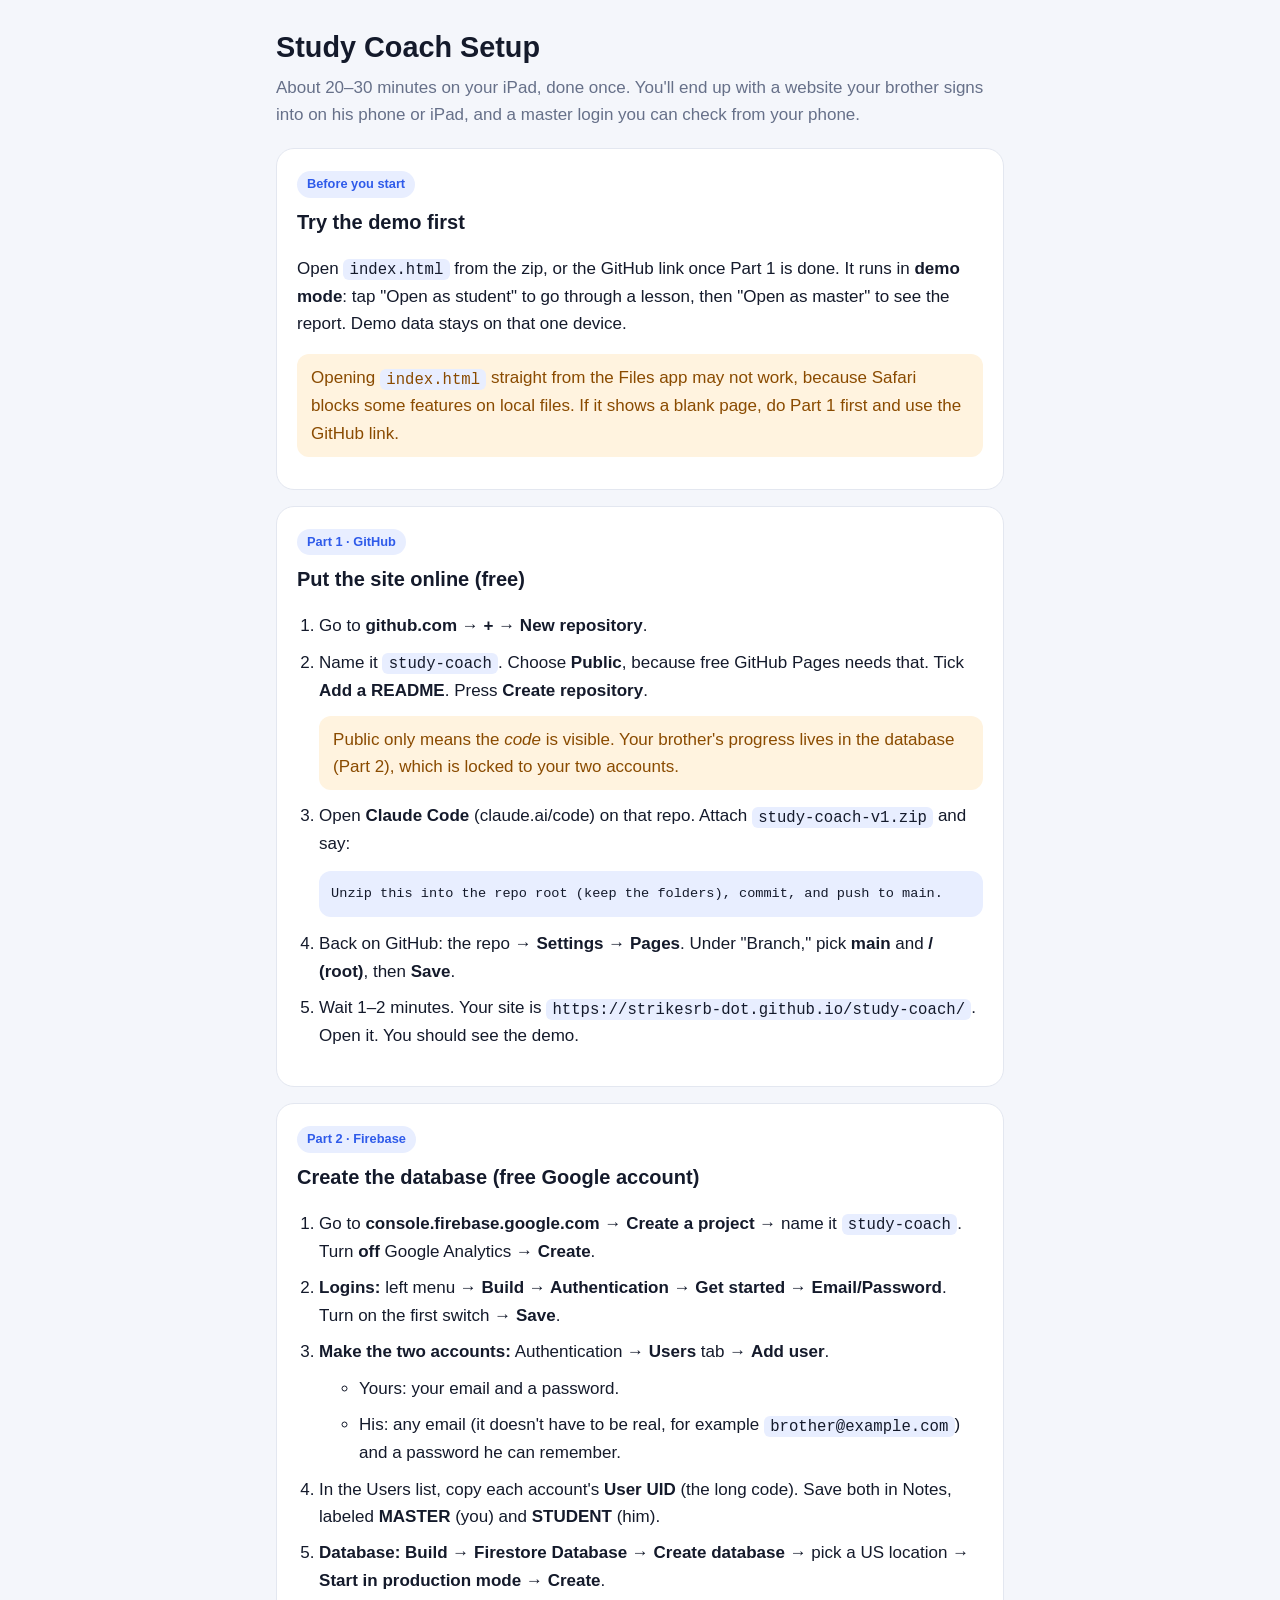
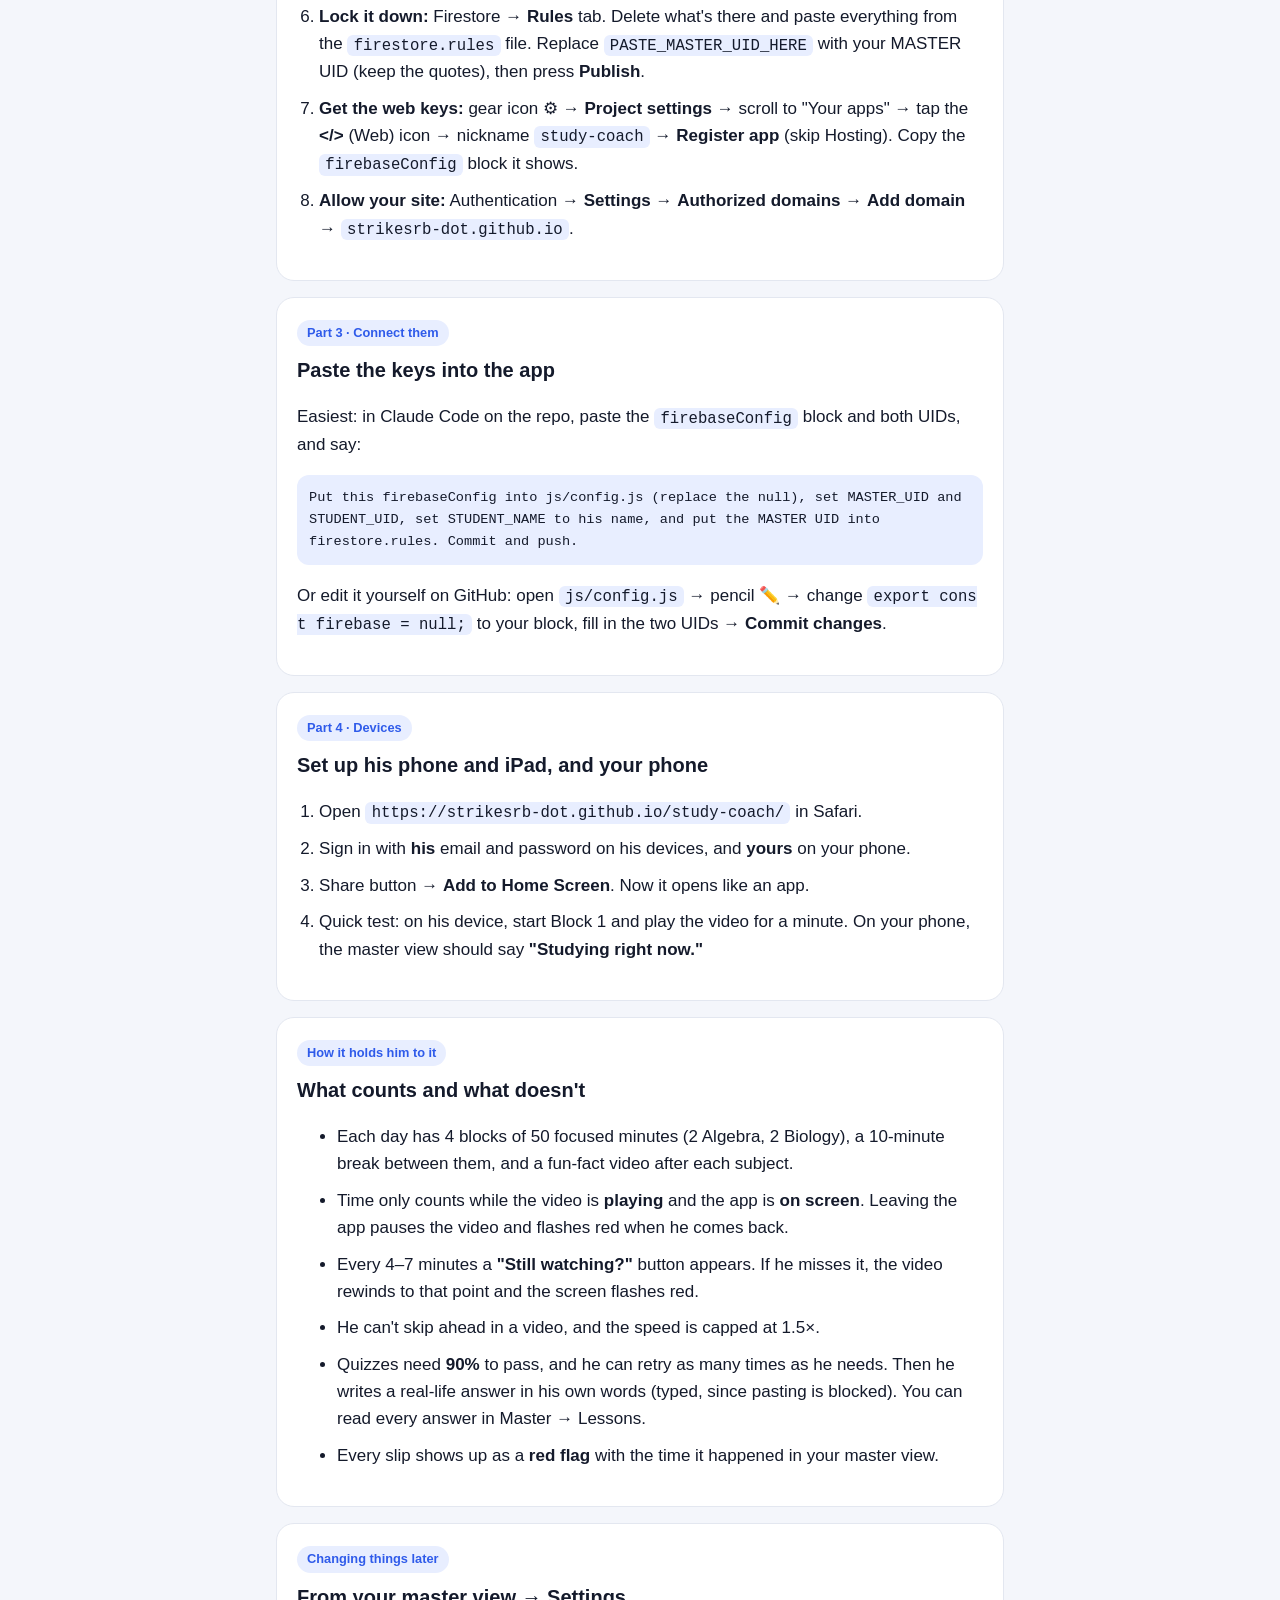
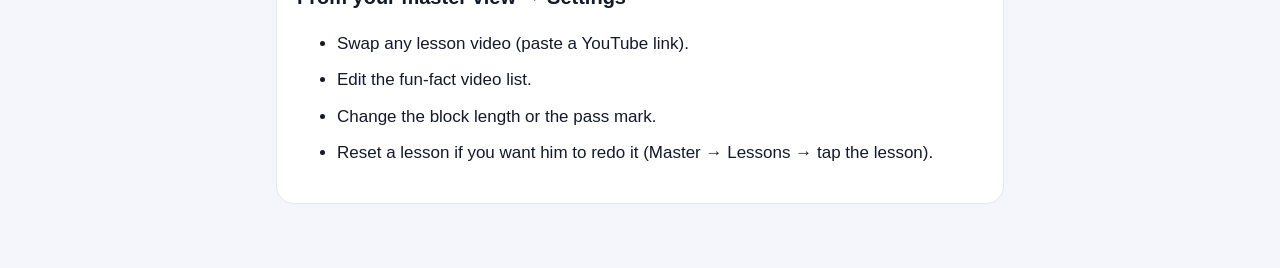
==== SETUP.html @ 9220b16e "Study Coach v1: weekend Algebra 1 + Biology study app Student flow (Watch, Learn, Quiz at 90%, Real-" ====
<!doctype html>
<html lang="en">
<head>
<meta charset="utf-8">
<meta name="viewport" content="width=device-width, initial-scale=1">
<title>Study Coach Setup</title>
<style>
  :root { --bg:#f4f6fb; --card:#fff; --ink:#141a2b; --muted:#667089; --line:#e3e7f0; --acc:#2f5bea; --soft:#e8eeff; --warn:#fff3df; --warnInk:#8a4b00; }
  @media (prefers-color-scheme: dark) { :root { --bg:#0e1220; --card:#171c2e; --ink:#eef1f8; --muted:#9aa3ba; --line:#283049; --soft:#1c2650; --warn:#3a2a10; --warnInk:#ffcf8a; } }
  * { box-sizing: border-box; }
  body { margin:0; background:var(--bg); color:var(--ink); font:17px/1.6 -apple-system, BlinkMacSystemFont, "Segoe UI", Roboto, sans-serif; }
  main { max-width: 760px; margin: 0 auto; padding: 24px 16px 60px; }
  h1 { font-size: 1.8rem; margin: 0 0 4px; } h2 { margin: 0 0 10px; font-size: 1.25rem; }
  .sub { color: var(--muted); margin-bottom: 20px; }
  .part { background: var(--card); border: 1px solid var(--line); border-radius: 18px; padding: 20px; margin: 16px 0; }
  .tag { display:inline-block; background:var(--soft); color:var(--acc); font-weight:700; font-size:.8rem; padding:3px 10px; border-radius:999px; margin-bottom:8px; }
  ol { padding-left: 1.3em; } li { margin: .55em 0; }
  code, .k { background: var(--soft); padding: .1em .4em; border-radius: 6px; font-size: .92em; word-break: break-all; }
  .note { background: var(--warn); color: var(--warnInk); border-radius: 12px; padding: 10px 14px; margin: 12px 0; }
  pre { background: var(--soft); padding: 12px; border-radius: 12px; overflow-x: auto; font-size: .85rem; white-space: pre-wrap; }
  b { font-weight: 700; }
</style>
</head>
<body><main>
<h1>Study Coach Setup</h1>
<div class="sub">About 20–30 minutes on your iPad, done once. You'll end up with a website your brother signs into on his phone or iPad, and a master login you can check from your phone.</div>

<div class="part">
  <span class="tag">Before you start</span>
  <h2>Try the demo first</h2>
  <p>Open <code>index.html</code> from the zip, or the GitHub link once Part 1 is done. It runs in <b>demo mode</b>: tap "Open as student" to go through a lesson, then "Open as master" to see the report. Demo data stays on that one device.</p>
  <p class="note">Opening <code>index.html</code> straight from the Files app may not work, because Safari blocks some features on local files. If it shows a blank page, do Part 1 first and use the GitHub link.</p>
</div>

<div class="part">
  <span class="tag">Part 1 · GitHub</span>
  <h2>Put the site online (free)</h2>
  <ol>
    <li>Go to <b>github.com</b> → <b>+</b> → <b>New repository</b>.</li>
    <li>Name it <code>study-coach</code>. Choose <b>Public</b>, because free GitHub Pages needs that. Tick <b>Add a README</b>. Press <b>Create repository</b>.
      <div class="note">Public only means the <i>code</i> is visible. Your brother's progress lives in the database (Part 2), which is locked to your two accounts.</div></li>
    <li>Open <b>Claude Code</b> (claude.ai/code) on that repo. Attach <code>study-coach-v1.zip</code> and say:
      <pre>Unzip this into the repo root (keep the folders), commit, and push to main.</pre></li>
    <li>Back on GitHub: the repo → <b>Settings</b> → <b>Pages</b>. Under "Branch," pick <b>main</b> and <b>/ (root)</b>, then <b>Save</b>.</li>
    <li>Wait 1–2 minutes. Your site is <code>https://strikesrb-dot.github.io/study-coach/</code>. Open it. You should see the demo.</li>
  </ol>
</div>

<div class="part">
  <span class="tag">Part 2 · Firebase</span>
  <h2>Create the database (free Google account)</h2>
  <ol>
    <li>Go to <b>console.firebase.google.com</b> → <b>Create a project</b> → name it <code>study-coach</code>. Turn <b>off</b> Google Analytics → <b>Create</b>.</li>
    <li><b>Logins:</b> left menu → <b>Build → Authentication</b> → <b>Get started</b> → <b>Email/Password</b>. Turn on the first switch → <b>Save</b>.</li>
    <li><b>Make the two accounts:</b> Authentication → <b>Users</b> tab → <b>Add user</b>.
      <ul><li>Yours: your email and a password.</li>
      <li>His: any email (it doesn't have to be real, for example <code>brother@example.com</code>) and a password he can remember.</li></ul></li>
    <li>In the Users list, copy each account's <b>User UID</b> (the long code). Save both in Notes, labeled <b>MASTER</b> (you) and <b>STUDENT</b> (him).</li>
    <li><b>Database:</b> <b>Build → Firestore Database</b> → <b>Create database</b> → pick a US location → <b>Start in production mode</b> → <b>Create</b>.</li>
    <li><b>Lock it down:</b> Firestore → <b>Rules</b> tab. Delete what's there and paste everything from the <code>firestore.rules</code> file. Replace <code>PASTE_MASTER_UID_HERE</code> with your MASTER UID (keep the quotes), then press <b>Publish</b>.</li>
    <li><b>Get the web keys:</b> gear icon ⚙ → <b>Project settings</b> → scroll to "Your apps" → tap the <b>&lt;/&gt;</b> (Web) icon → nickname <code>study-coach</code> → <b>Register app</b> (skip Hosting). Copy the <code>firebaseConfig</code> block it shows.</li>
    <li><b>Allow your site:</b> Authentication → <b>Settings</b> → <b>Authorized domains</b> → <b>Add domain</b> → <code>strikesrb-dot.github.io</code>.</li>
  </ol>
</div>

<div class="part">
  <span class="tag">Part 3 · Connect them</span>
  <h2>Paste the keys into the app</h2>
  <p>Easiest: in Claude Code on the repo, paste the <code>firebaseConfig</code> block and both UIDs, and say:</p>
  <pre>Put this firebaseConfig into js/config.js (replace the null), set MASTER_UID and STUDENT_UID, set STUDENT_NAME to his name, and put the MASTER UID into firestore.rules. Commit and push.</pre>
  <p>Or edit it yourself on GitHub: open <code>js/config.js</code> → pencil ✏️ → change <code>export const firebase = null;</code> to your block, fill in the two UIDs → <b>Commit changes</b>.</p>
</div>

<div class="part">
  <span class="tag">Part 4 · Devices</span>
  <h2>Set up his phone and iPad, and your phone</h2>
  <ol>
    <li>Open <code>https://strikesrb-dot.github.io/study-coach/</code> in Safari.</li>
    <li>Sign in with <b>his</b> email and password on his devices, and <b>yours</b> on your phone.</li>
    <li>Share button → <b>Add to Home Screen</b>. Now it opens like an app.</li>
    <li>Quick test: on his device, start Block 1 and play the video for a minute. On your phone, the master view should say <b>"Studying right now."</b></li>
  </ol>
</div>

<div class="part">
  <span class="tag">How it holds him to it</span>
  <h2>What counts and what doesn't</h2>
  <ul>
    <li>Each day has 4 blocks of 50 focused minutes (2 Algebra, 2 Biology), a 10-minute break between them, and a fun-fact video after each subject.</li>
    <li>Time only counts while the video is <b>playing</b> and the app is <b>on screen</b>. Leaving the app pauses the video and flashes red when he comes back.</li>
    <li>Every 4–7 minutes a <b>"Still watching?"</b> button appears. If he misses it, the video rewinds to that point and the screen flashes red.</li>
    <li>He can't skip ahead in a video, and the speed is capped at 1.5×.</li>
    <li>Quizzes need <b>90%</b> to pass, and he can retry as many times as he needs. Then he writes a real-life answer in his own words (typed, since pasting is blocked). You can read every answer in Master → Lessons.</li>
    <li>Every slip shows up as a <b>red flag</b> with the time it happened in your master view.</li>
  </ul>
</div>

<div class="part">
  <span class="tag">Changing things later</span>
  <h2>From your master view → Settings</h2>
  <ul>
    <li>Swap any lesson video (paste a YouTube link).</li>
    <li>Edit the fun-fact video list.</li>
    <li>Change the block length or the pass mark.</li>
    <li>Reset a lesson if you want him to redo it (Master → Lessons → tap the lesson).</li>
  </ul>
</div>
</main></body>
</html>
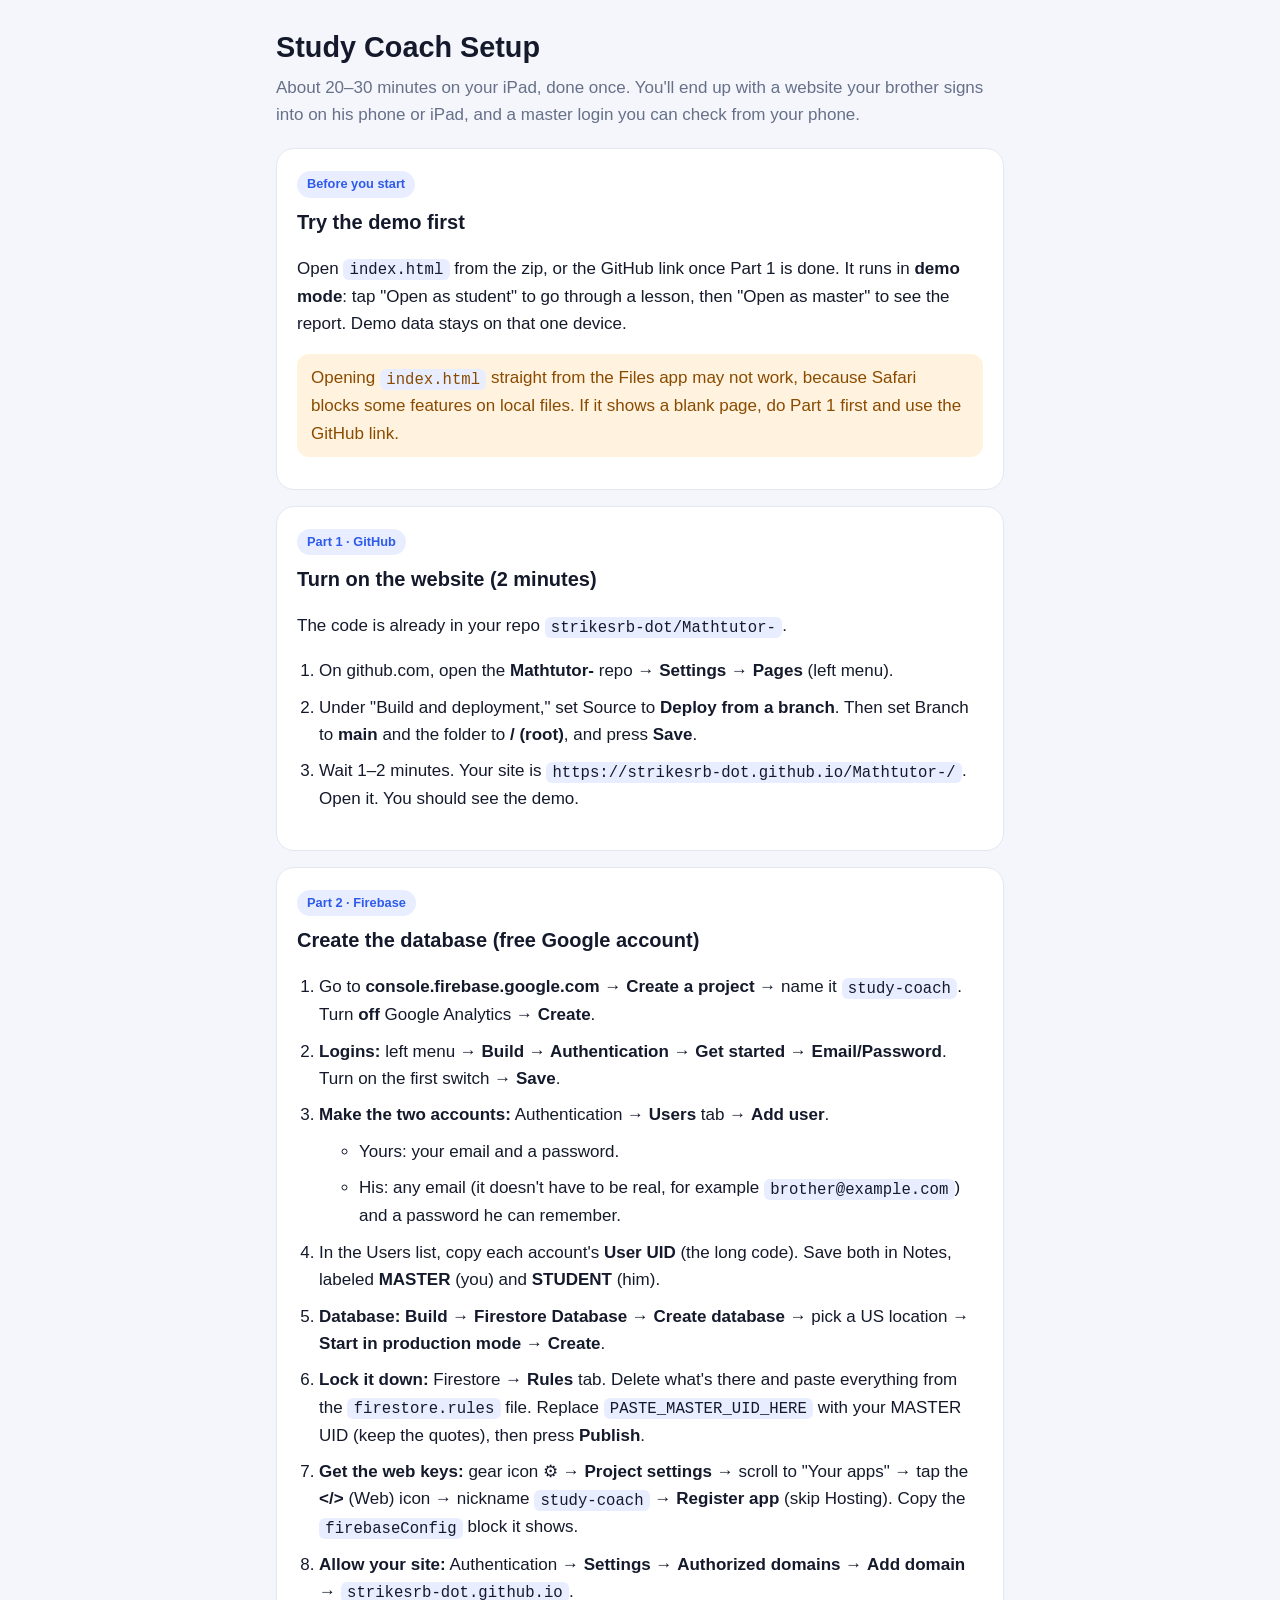
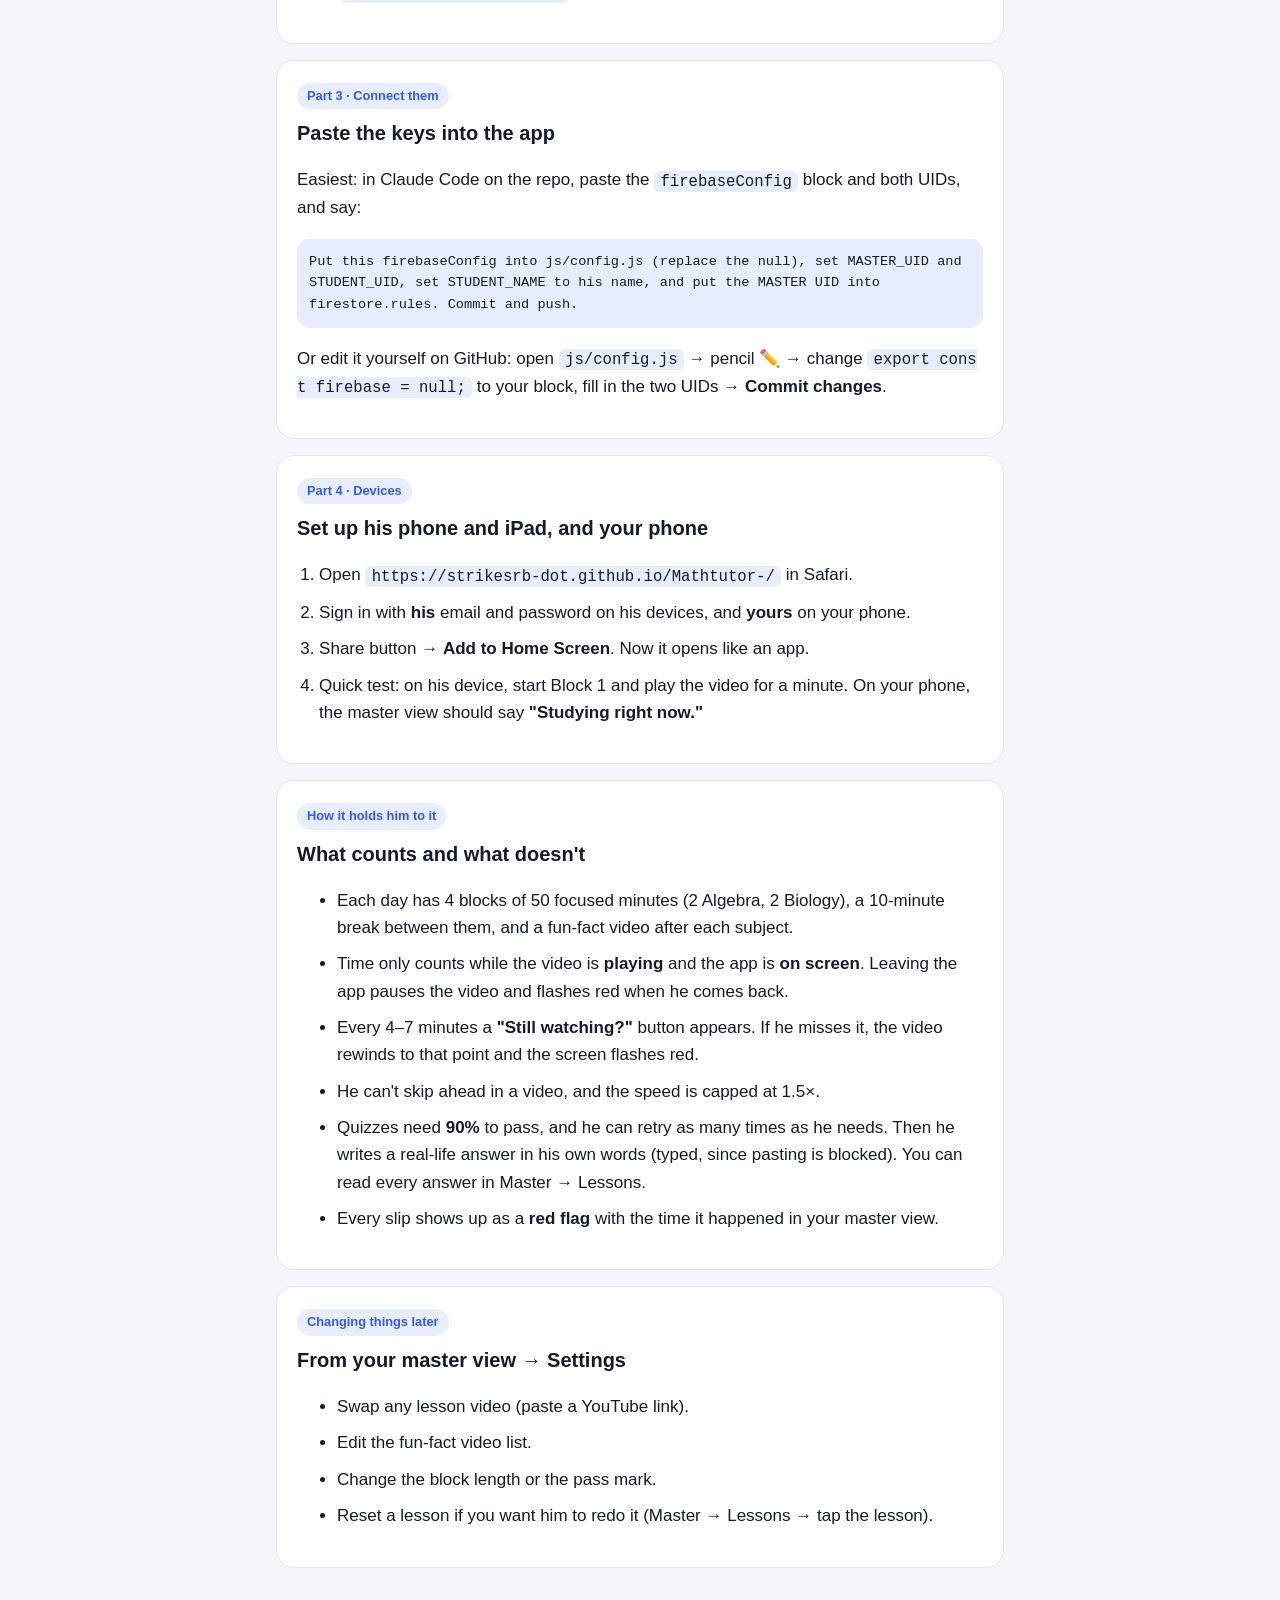
==== commit 0112940b: "Setup guide: point to the Mathtutor- repo and its Pages URL Co-Authored-By: Claude Opus 5.5 <noreply" ====
--- a/SETUP.html
+++ b/SETUP.html
@@ -34,15 +34,12 @@
 
 <div class="part">
   <span class="tag">Part 1 · GitHub</span>
-  <h2>Put the site online (free)</h2>
+  <h2>Turn on the website (2 minutes)</h2>
+  <p>The code is already in your repo <code>strikesrb-dot/Mathtutor-</code>.</p>
   <ol>
-    <li>Go to <b>github.com</b> → <b>+</b> → <b>New repository</b>.</li>
-    <li>Name it <code>study-coach</code>. Choose <b>Public</b>, because free GitHub Pages needs that. Tick <b>Add a README</b>. Press <b>Create repository</b>.
-      <div class="note">Public only means the <i>code</i> is visible. Your brother's progress lives in the database (Part 2), which is locked to your two accounts.</div></li>
-    <li>Open <b>Claude Code</b> (claude.ai/code) on that repo. Attach <code>study-coach-v1.zip</code> and say:
-      <pre>Unzip this into the repo root (keep the folders), commit, and push to main.</pre></li>
-    <li>Back on GitHub: the repo → <b>Settings</b> → <b>Pages</b>. Under "Branch," pick <b>main</b> and <b>/ (root)</b>, then <b>Save</b>.</li>
-    <li>Wait 1–2 minutes. Your site is <code>https://strikesrb-dot.github.io/study-coach/</code>. Open it. You should see the demo.</li>
+    <li>On github.com, open the <b>Mathtutor-</b> repo → <b>Settings</b> → <b>Pages</b> (left menu).</li>
+    <li>Under "Build and deployment," set Source to <b>Deploy from a branch</b>. Then set Branch to <b>main</b> and the folder to <b>/ (root)</b>, and press <b>Save</b>.</li>
+    <li>Wait 1–2 minutes. Your site is <code>https://strikesrb-dot.github.io/Mathtutor-/</code>. Open it. You should see the demo.</li>
   </ol>
 </div>
 
@@ -75,7 +72,7 @@
   <span class="tag">Part 4 · Devices</span>
   <h2>Set up his phone and iPad, and your phone</h2>
   <ol>
-    <li>Open <code>https://strikesrb-dot.github.io/study-coach/</code> in Safari.</li>
+    <li>Open <code>https://strikesrb-dot.github.io/Mathtutor-/</code> in Safari.</li>
     <li>Sign in with <b>his</b> email and password on his devices, and <b>yours</b> on your phone.</li>
     <li>Share button → <b>Add to Home Screen</b>. Now it opens like an app.</li>
     <li>Quick test: on his device, start Block 1 and play the video for a minute. On your phone, the master view should say <b>"Studying right now."</b></li>
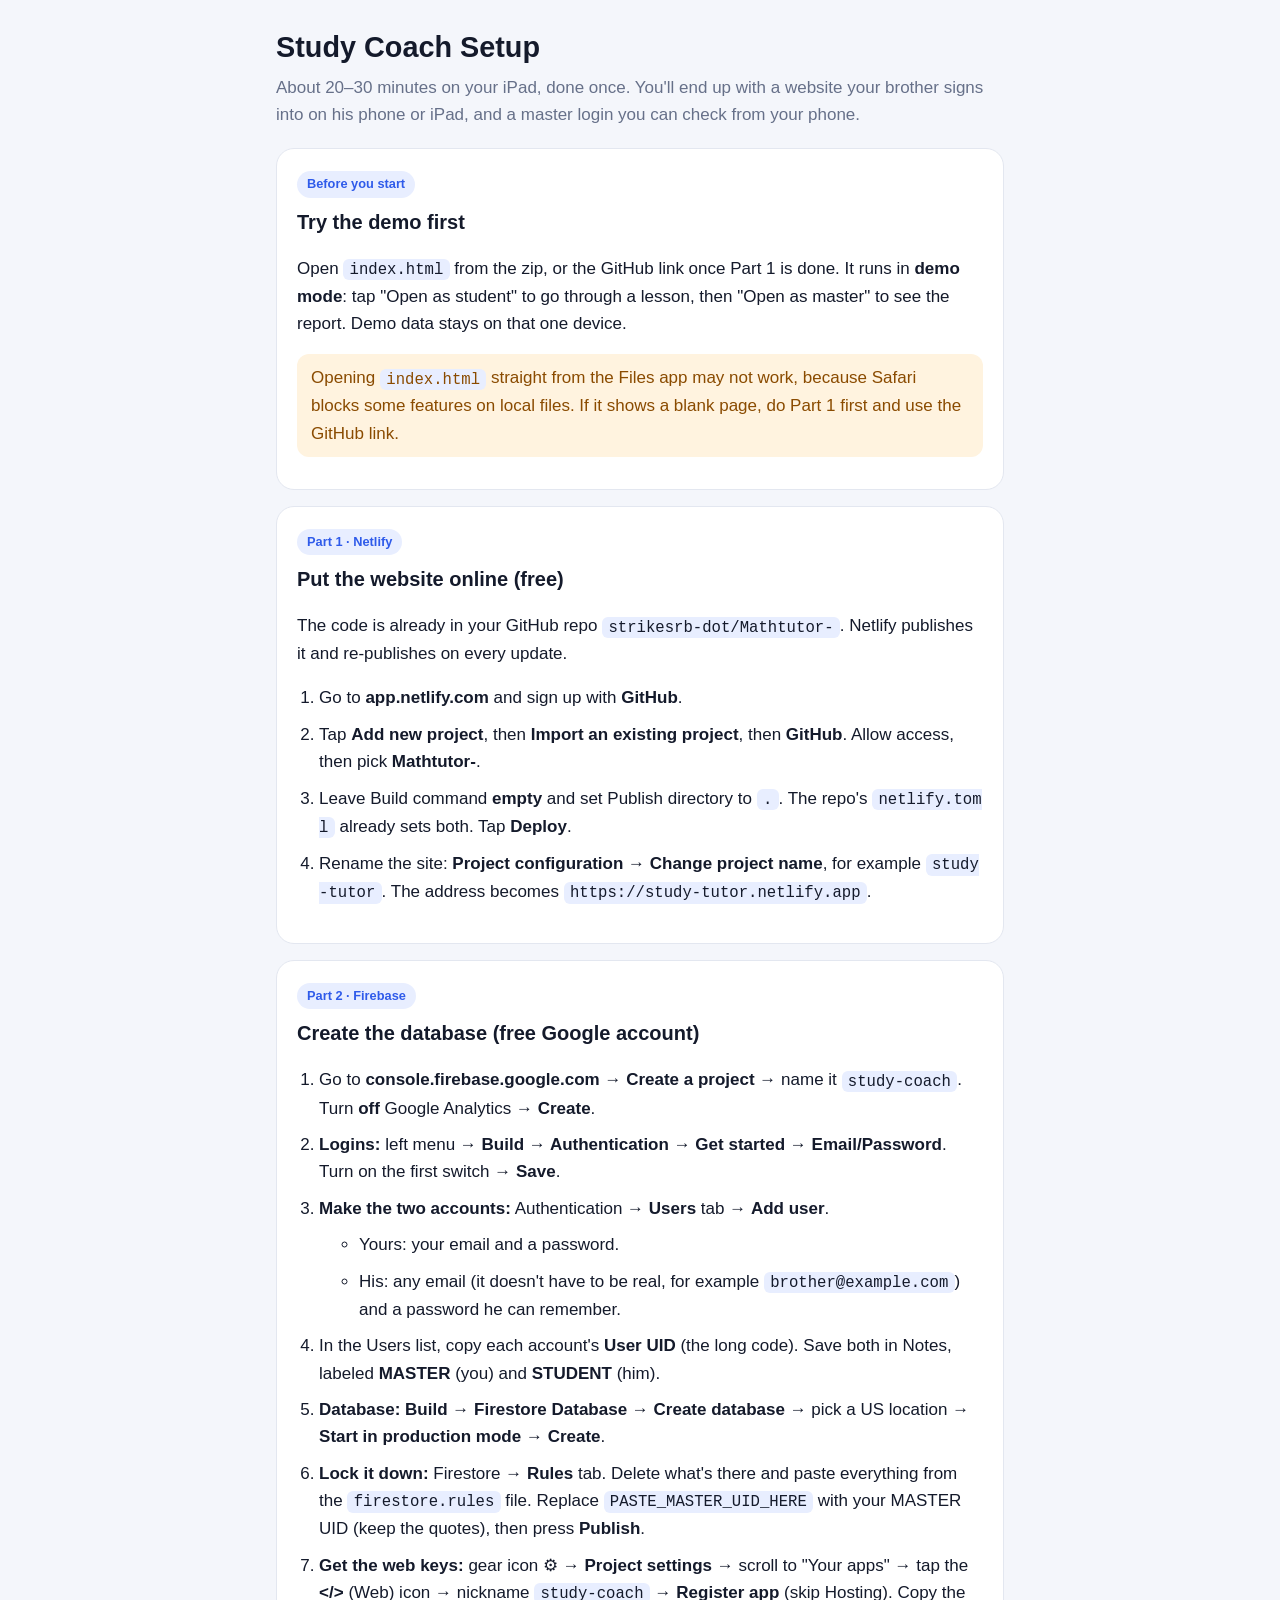
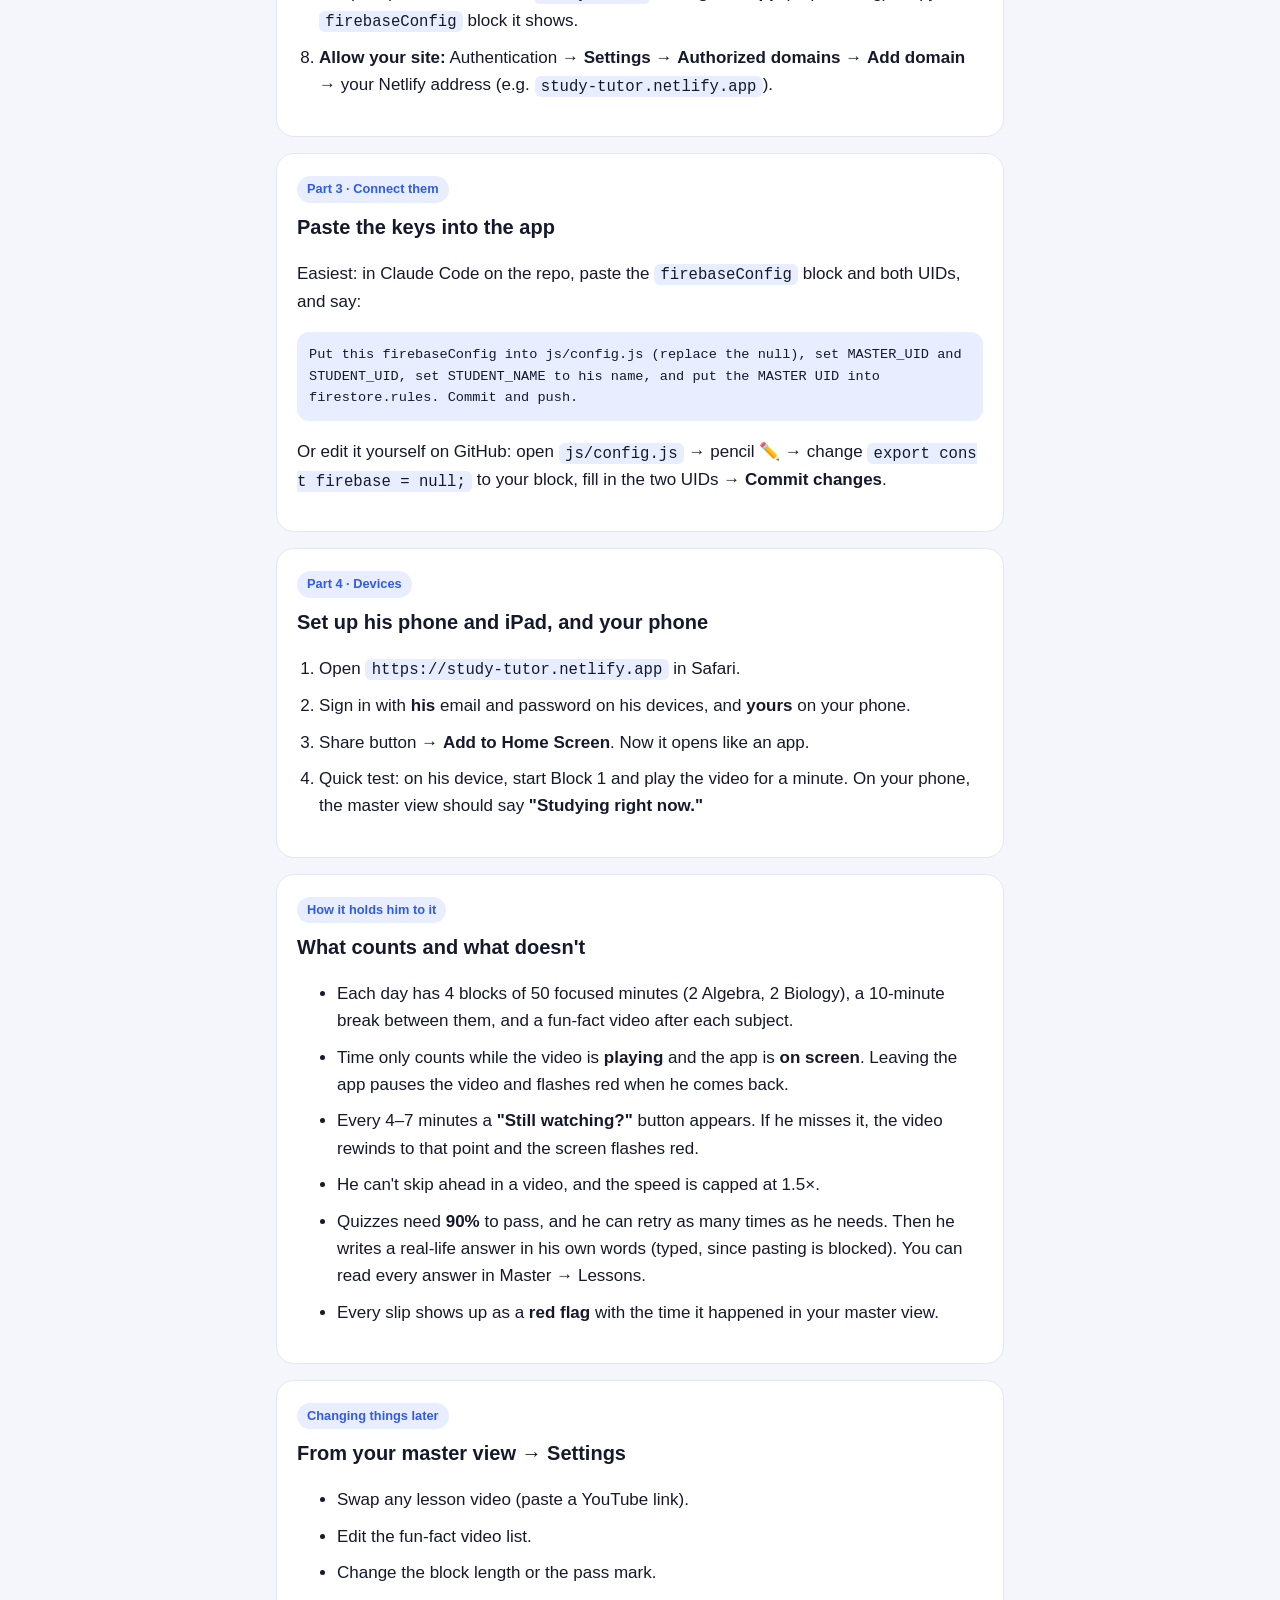
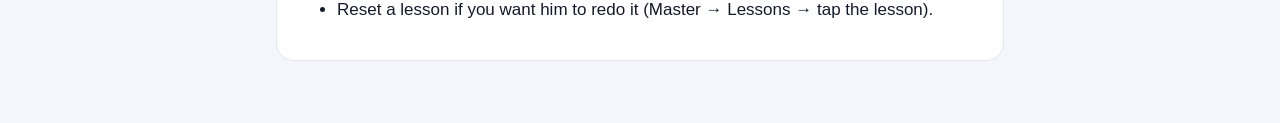
==== commit 05f95aa4: "Host on Netlify instead of GitHub Pages Adds netlify.toml (no build, publish root) and updates setup" ====
--- a/SETUP.html
+++ b/SETUP.html
@@ -33,13 +33,14 @@
 </div>
 
 <div class="part">
-  <span class="tag">Part 1 · GitHub</span>
-  <h2>Turn on the website (2 minutes)</h2>
-  <p>The code is already in your repo <code>strikesrb-dot/Mathtutor-</code>.</p>
+  <span class="tag">Part 1 · Netlify</span>
+  <h2>Put the website online (free)</h2>
+  <p>The code is already in your GitHub repo <code>strikesrb-dot/Mathtutor-</code>. Netlify publishes it and re-publishes on every update.</p>
   <ol>
-    <li>On github.com, open the <b>Mathtutor-</b> repo → <b>Settings</b> → <b>Pages</b> (left menu).</li>
-    <li>Under "Build and deployment," set Source to <b>Deploy from a branch</b>. Then set Branch to <b>main</b> and the folder to <b>/ (root)</b>, and press <b>Save</b>.</li>
-    <li>Wait 1–2 minutes. Your site is <code>https://strikesrb-dot.github.io/Mathtutor-/</code>. Open it. You should see the demo.</li>
+    <li>Go to <b>app.netlify.com</b> and sign up with <b>GitHub</b>.</li>
+    <li>Tap <b>Add new project</b>, then <b>Import an existing project</b>, then <b>GitHub</b>. Allow access, then pick <b>Mathtutor-</b>.</li>
+    <li>Leave Build command <b>empty</b> and set Publish directory to <code>.</code>. The repo's <code>netlify.toml</code> already sets both. Tap <b>Deploy</b>.</li>
+    <li>Rename the site: <b>Project configuration → Change project name</b>, for example <code>study-tutor</code>. The address becomes <code>https://study-tutor.netlify.app</code>.</li>
   </ol>
 </div>
 
@@ -56,7 +57,7 @@
     <li><b>Database:</b> <b>Build → Firestore Database</b> → <b>Create database</b> → pick a US location → <b>Start in production mode</b> → <b>Create</b>.</li>
     <li><b>Lock it down:</b> Firestore → <b>Rules</b> tab. Delete what's there and paste everything from the <code>firestore.rules</code> file. Replace <code>PASTE_MASTER_UID_HERE</code> with your MASTER UID (keep the quotes), then press <b>Publish</b>.</li>
     <li><b>Get the web keys:</b> gear icon ⚙ → <b>Project settings</b> → scroll to "Your apps" → tap the <b>&lt;/&gt;</b> (Web) icon → nickname <code>study-coach</code> → <b>Register app</b> (skip Hosting). Copy the <code>firebaseConfig</code> block it shows.</li>
-    <li><b>Allow your site:</b> Authentication → <b>Settings</b> → <b>Authorized domains</b> → <b>Add domain</b> → <code>strikesrb-dot.github.io</code>.</li>
+    <li><b>Allow your site:</b> Authentication → <b>Settings</b> → <b>Authorized domains</b> → <b>Add domain</b> → your Netlify address (e.g. <code>study-tutor.netlify.app</code>).</li>
   </ol>
 </div>
 
@@ -72,7 +73,7 @@
   <span class="tag">Part 4 · Devices</span>
   <h2>Set up his phone and iPad, and your phone</h2>
   <ol>
-    <li>Open <code>https://strikesrb-dot.github.io/Mathtutor-/</code> in Safari.</li>
+    <li>Open <code>https://study-tutor.netlify.app</code> in Safari.</li>
     <li>Sign in with <b>his</b> email and password on his devices, and <b>yours</b> on your phone.</li>
     <li>Share button → <b>Add to Home Screen</b>. Now it opens like an app.</li>
     <li>Quick test: on his device, start Block 1 and play the video for a minute. On your phone, the master view should say <b>"Studying right now."</b></li>
